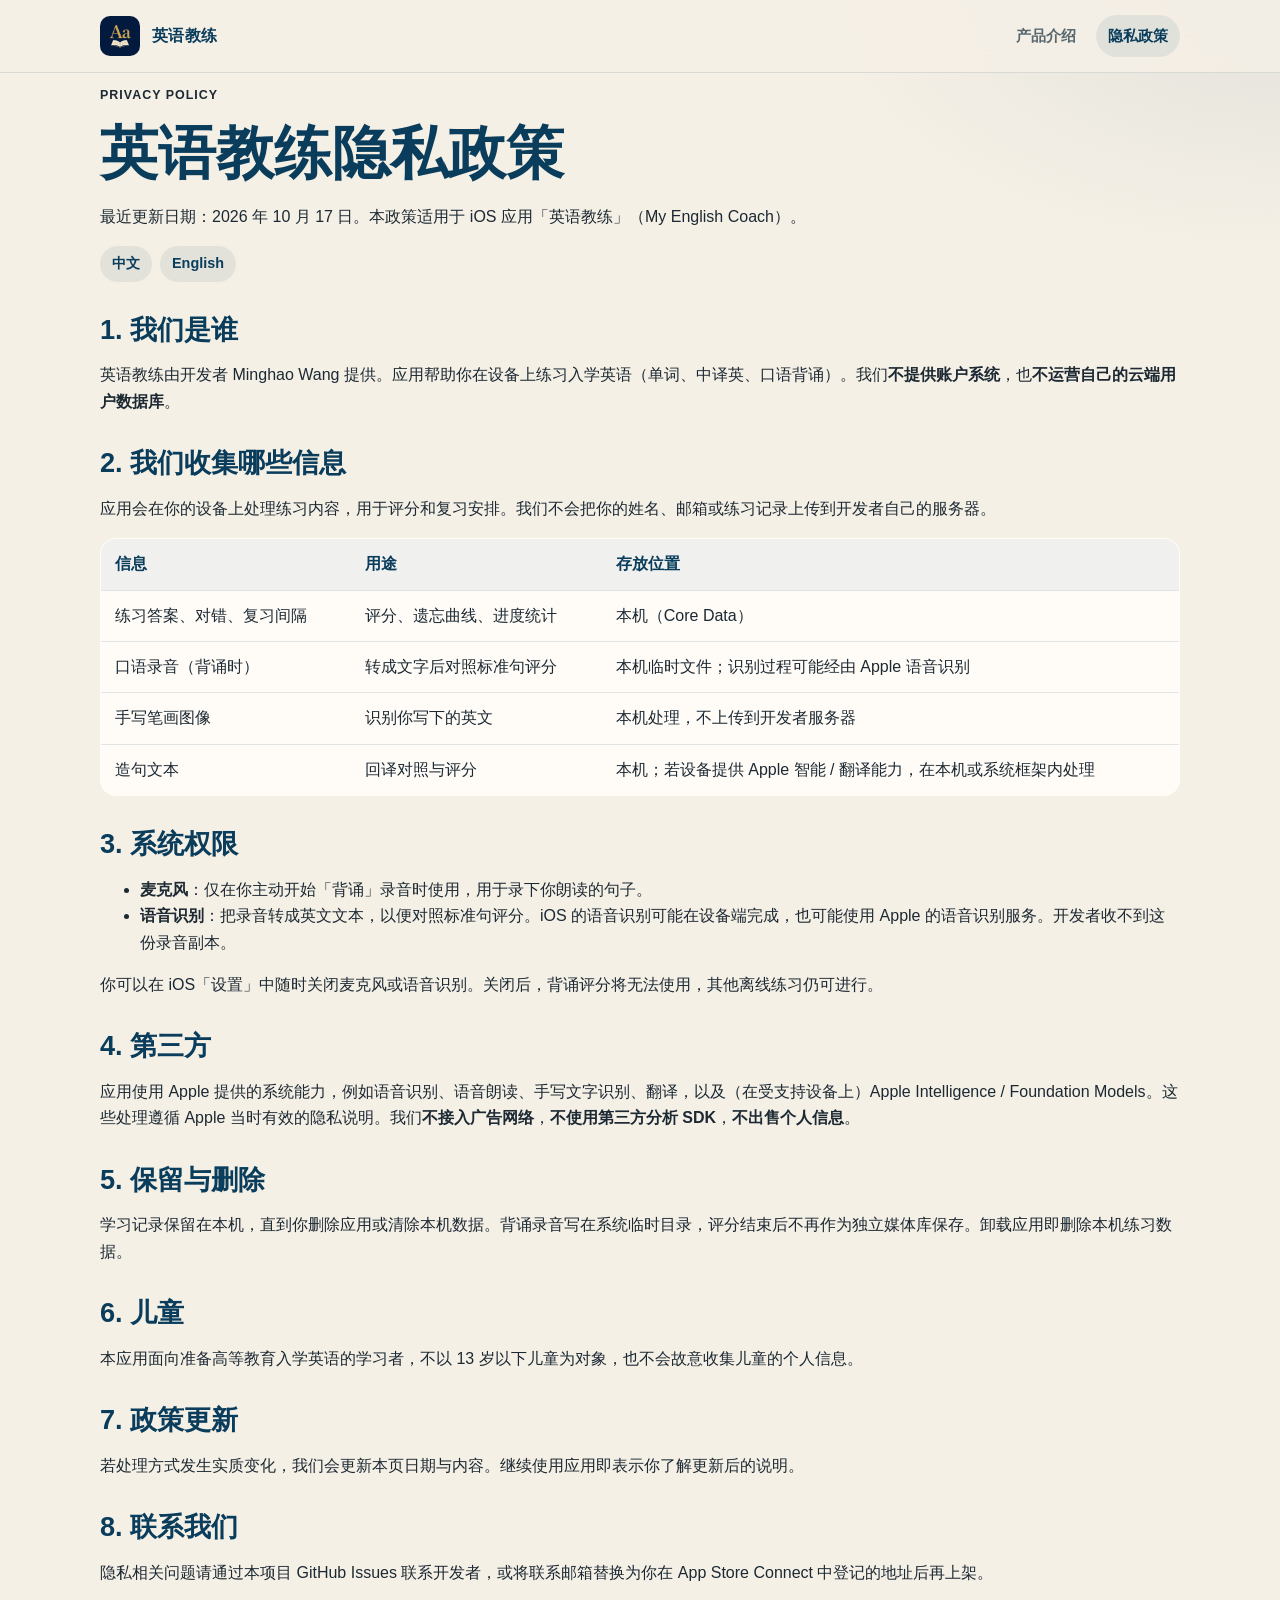
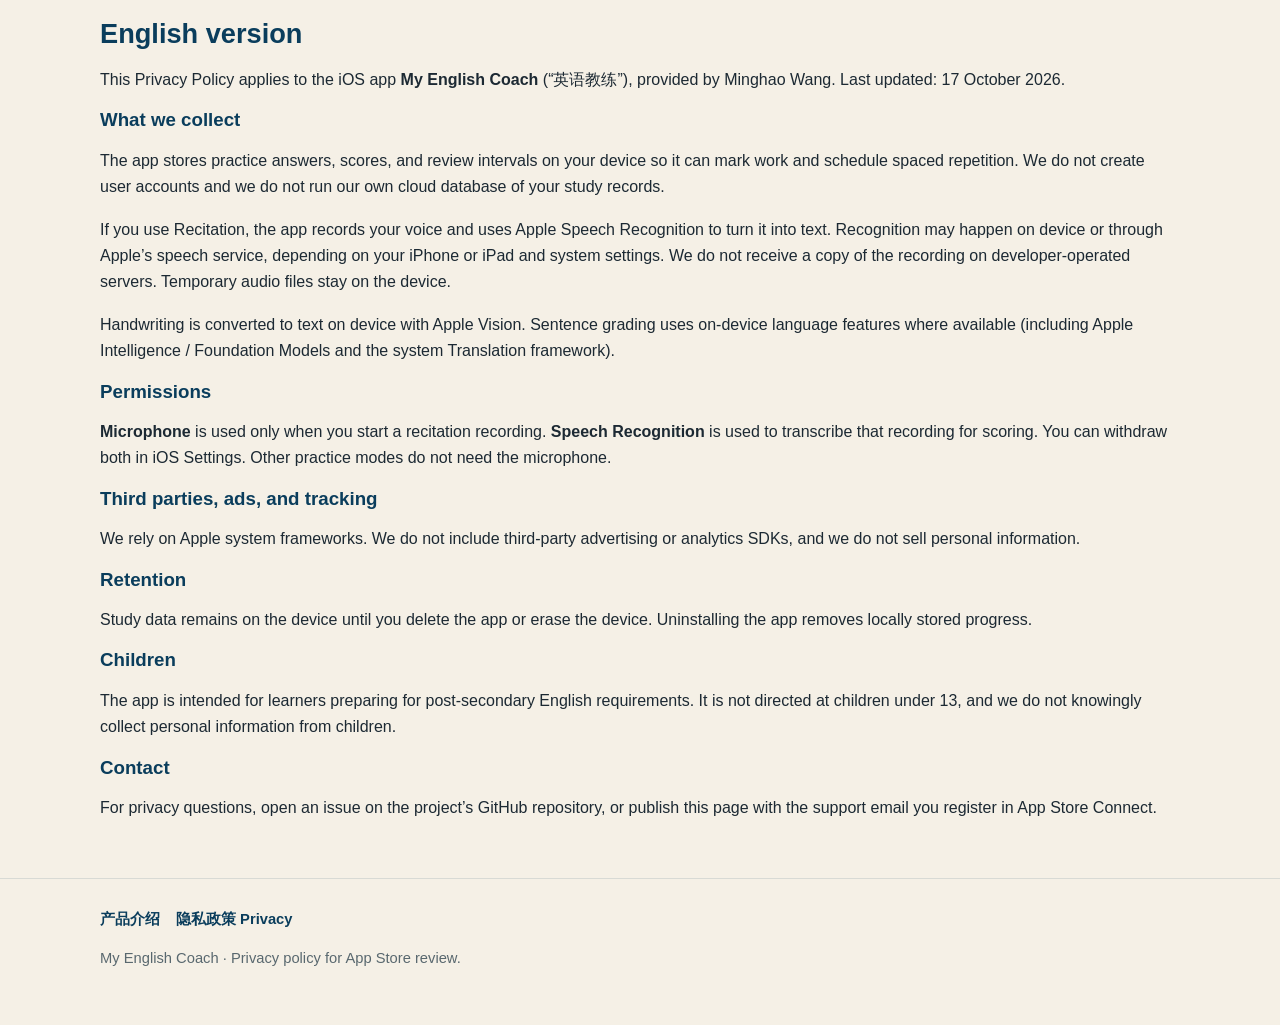
==== docs/privacy.html @ af2e03a3 "first commit" ====
<!DOCTYPE html>
<html lang="zh-Hans">
<head>
  <meta charset="utf-8">
  <meta name="viewport" content="width=device-width, initial-scale=1">
  <title>隐私政策 · 英语教练 My English Coach</title>
  <meta name="description" content="英语教练（My English Coach）隐私政策：说明麦克风、语音识别、本机存储与数据使用方式，供 App Store 上架使用。">
  <meta name="theme-color" content="#0A3D5C">
  <link rel="icon" href="assets/img/logo.svg" type="image/svg+xml">
  <link rel="stylesheet" href="assets/css/styles.css">
</head>
<body>
  <header class="site-header">
    <div class="wrap nav">
      <a class="brand" href="index.html">
        <img src="assets/img/app-icon.png" alt="">
        英语教练
      </a>
      <nav class="nav-links" aria-label="站点导航">
        <a href="index.html">产品介绍</a>
        <a href="privacy.html" aria-current="page">隐私政策</a>
      </nav>
    </div>
  </header>

  <main class="privacy">
    <div class="wrap">
      <p class="eyebrow">Privacy Policy</p>
      <h1>英语教练隐私政策</h1>
      <p class="muted">最近更新日期：2026 年 10 月 17 日。本政策适用于 iOS 应用「英语教练」（My English Coach）。</p>
      <div class="lang-switch">
        <a href="#zh">中文</a>
        <a href="#en">English</a>
      </div>

      <article id="zh">
        <h2>1. 我们是谁</h2>
        <p>英语教练由开发者 Minghao Wang 提供。应用帮助你在设备上练习入学英语（单词、中译英、口语背诵）。我们<strong>不提供账户系统</strong>，也<strong>不运营自己的云端用户数据库</strong>。</p>

        <h2>2. 我们收集哪些信息</h2>
        <p>应用会在你的设备上处理练习内容，用于评分和复习安排。我们不会把你的姓名、邮箱或练习记录上传到开发者自己的服务器。</p>
        <table>
          <thead>
            <tr>
              <th>信息</th>
              <th>用途</th>
              <th>存放位置</th>
            </tr>
          </thead>
          <tbody>
            <tr>
              <td>练习答案、对错、复习间隔</td>
              <td>评分、遗忘曲线、进度统计</td>
              <td>本机（Core Data）</td>
            </tr>
            <tr>
              <td>口语录音（背诵时）</td>
              <td>转成文字后对照标准句评分</td>
              <td>本机临时文件；识别过程可能经由 Apple 语音识别</td>
            </tr>
            <tr>
              <td>手写笔画图像</td>
              <td>识别你写下的英文</td>
              <td>本机处理，不上传到开发者服务器</td>
            </tr>
            <tr>
              <td>造句文本</td>
              <td>回译对照与评分</td>
              <td>本机；若设备提供 Apple 智能 / 翻译能力，在本机或系统框架内处理</td>
            </tr>
          </tbody>
        </table>

        <h2>3. 系统权限</h2>
        <ul>
          <li><strong>麦克风</strong>：仅在你主动开始「背诵」录音时使用，用于录下你朗读的句子。</li>
          <li><strong>语音识别</strong>：把录音转成英文文本，以便对照标准句评分。iOS 的语音识别可能在设备端完成，也可能使用 Apple 的语音识别服务。开发者收不到这份录音副本。</li>
        </ul>
        <p>你可以在 iOS「设置」中随时关闭麦克风或语音识别。关闭后，背诵评分将无法使用，其他离线练习仍可进行。</p>

        <h2>4. 第三方</h2>
        <p>应用使用 Apple 提供的系统能力，例如语音识别、语音朗读、手写文字识别、翻译，以及（在受支持设备上）Apple Intelligence / Foundation Models。这些处理遵循 Apple 当时有效的隐私说明。我们<strong>不接入广告网络</strong>，<strong>不使用第三方分析 SDK</strong>，<strong>不出售个人信息</strong>。</p>

        <h2>5. 保留与删除</h2>
        <p>学习记录保留在本机，直到你删除应用或清除本机数据。背诵录音写在系统临时目录，评分结束后不再作为独立媒体库保存。卸载应用即删除本机练习数据。</p>

        <h2>6. 儿童</h2>
        <p>本应用面向准备高等教育入学英语的学习者，不以 13 岁以下儿童为对象，也不会故意收集儿童的个人信息。</p>

        <h2>7. 政策更新</h2>
        <p>若处理方式发生实质变化，我们会更新本页日期与内容。继续使用应用即表示你了解更新后的说明。</p>

        <h2>8. 联系我们</h2>
        <p>隐私相关问题请通过本项目 GitHub Issues 联系开发者，或将联系邮箱替换为你在 App Store Connect 中登记的地址后再上架。</p>
      </article>

      <article id="en">
        <h2>English version</h2>
        <p>This Privacy Policy applies to the iOS app <strong>My English Coach</strong> (“英语教练”), provided by Minghao Wang. Last updated: 17 October 2026.</p>

        <h3>What we collect</h3>
        <p>The app stores practice answers, scores, and review intervals on your device so it can mark work and schedule spaced repetition. We do not create user accounts and we do not run our own cloud database of your study records.</p>
        <p>If you use Recitation, the app records your voice and uses Apple Speech Recognition to turn it into text. Recognition may happen on device or through Apple’s speech service, depending on your iPhone or iPad and system settings. We do not receive a copy of the recording on developer-operated servers. Temporary audio files stay on the device.</p>
        <p>Handwriting is converted to text on device with Apple Vision. Sentence grading uses on-device language features where available (including Apple Intelligence / Foundation Models and the system Translation framework).</p>

        <h3>Permissions</h3>
        <p><strong>Microphone</strong> is used only when you start a recitation recording. <strong>Speech Recognition</strong> is used to transcribe that recording for scoring. You can withdraw both in iOS Settings. Other practice modes do not need the microphone.</p>

        <h3>Third parties, ads, and tracking</h3>
        <p>We rely on Apple system frameworks. We do not include third-party advertising or analytics SDKs, and we do not sell personal information.</p>

        <h3>Retention</h3>
        <p>Study data remains on the device until you delete the app or erase the device. Uninstalling the app removes locally stored progress.</p>

        <h3>Children</h3>
        <p>The app is intended for learners preparing for post-secondary English requirements. It is not directed at children under 13, and we do not knowingly collect personal information from children.</p>

        <h3>Contact</h3>
        <p>For privacy questions, open an issue on the project’s GitHub repository, or publish this page with the support email you register in App Store Connect.</p>
      </article>
    </div>
  </main>

  <footer class="site-footer">
    <div class="wrap">
      <nav aria-label="Footer">
        <a href="index.html">产品介绍</a>
        <a href="privacy.html">隐私政策 Privacy</a>
      </nav>
      <p>My English Coach · Privacy policy for App Store review.</p>
    </div>
  </footer>
</body>
</html>
---- docs/assets/css/styles.css ----
:root {
  --ink: #1c2933;
  --muted: #59686f;
  --paper: #f5f0e6;
  --paper-deep: #ece5d6;
  --card: #fffcf7;
  --navy: #0a3d5c;
  --navy-soft: #1a597a;
  --gold: #c79438;
  --gold-soft: #edd29c;
  --forest: #2e6b4f;
  --line: rgba(10, 61, 92, 0.12);
  --shadow: 0 16px 40px rgba(10, 61, 92, 0.08);
  --radius: 20px;
  --max: 1080px;
}

* { box-sizing: border-box; }
html { scroll-behavior: smooth; }
body {
  margin: 0;
  color: var(--ink);
  background:
    radial-gradient(1200px 420px at 10% -10%, rgba(199, 148, 56, 0.18), transparent 55%),
    radial-gradient(900px 500px at 100% 0%, rgba(10, 61, 92, 0.08), transparent 50%),
    var(--paper);
  font-family: "PingFang SC", "Hiragino Sans GB", "Noto Sans SC", -apple-system, BlinkMacSystemFont, "Segoe UI", sans-serif;
  line-height: 1.65;
}

a { color: var(--navy); }
img { max-width: 100%; display: block; }

.wrap {
  width: min(var(--max), calc(100% - 40px));
  margin: 0 auto;
}

.site-header {
  position: sticky;
  top: 0;
  z-index: 20;
  backdrop-filter: blur(16px);
  background: rgba(245, 240, 230, 0.88);
  border-bottom: 1px solid var(--line);
}

.nav {
  display: flex;
  align-items: center;
  justify-content: space-between;
  gap: 20px;
  min-height: 72px;
}

.brand {
  display: flex;
  align-items: center;
  gap: 12px;
  text-decoration: none;
  color: var(--navy);
  font-weight: 700;
  letter-spacing: 0.02em;
}

.brand img {
  width: 40px;
  height: 40px;
  border-radius: 10px;
}

.hero-grid {
  display: grid;
  grid-template-columns: 1.05fr 0.95fr;
  gap: 40px;
  align-items: center;
}

.device {
  margin: 0 auto;
  max-width: 380px;
  padding: 14px;
  border-radius: 36px;
  background: #122330;
  box-shadow: 0 30px 60px rgba(10, 61, 92, 0.22);
}

.device img {
  width: 100%;
  border-radius: 24px;
  background: var(--paper);
}

.shot {
  overflow: hidden;
  border-radius: 24px;
  border: 1px solid var(--line);
  box-shadow: var(--shadow);
  background: var(--card);
}

.shot img {
  width: 100%;
  height: auto;
  display: block;
}

.feature-row {
  display: grid;
  grid-template-columns: 1fr 1fr;
  gap: 36px;
  align-items: center;
  padding: 36px 0;
}

.feature-row.reverse { direction: rtl; }
.feature-row.reverse > * { direction: ltr; }

.gallery {
  display: grid;
  grid-template-columns: 1.2fr 0.8fr;
  gap: 18px;
}

.gallery-side {
  display: grid;
  gap: 18px;
}

.nav-links {
  display: flex;
  gap: 8px;
  flex-wrap: wrap;
}

.nav-links a {
  text-decoration: none;
  color: var(--muted);
  font-weight: 600;
  font-size: 0.95rem;
  padding: 8px 12px;
  border-radius: 999px;
}

.nav-links a:hover,
.nav-links a[aria-current="page"] {
  color: var(--navy);
  background: rgba(10, 61, 92, 0.08);
}

.hero {
  padding: 72px 0 36px;
}

.eyebrow {
  color: var(--gold);
  font-weight: 700;
  letter-spacing: 0.08em;
  text-transform: uppercase;
  font-size: 0.78rem;
}

h1, h2, h3 {
  line-height: 1.2;
  color: var(--navy);
  margin: 0 0 12px;
}

h1 { font-size: clamp(2.2rem, 5vw, 3.6rem); max-width: 16ch; }
h2 { font-size: 1.7rem; }
.lead {
  font-size: 1.15rem;
  color: var(--muted);
  max-width: 46rem;
}

.hero-actions {
  display: flex;
  gap: 12px;
  flex-wrap: wrap;
  margin-top: 28px;
}

.btn {
  display: inline-flex;
  align-items: center;
  justify-content: center;
  text-decoration: none;
  border-radius: 14px;
  padding: 12px 18px;
  font-weight: 700;
  border: 0;
}

.btn-primary {
  background: var(--navy);
  color: #fff;
}

.btn-ghost {
  background: var(--gold-soft);
  color: var(--navy);
}

.grid {
  display: grid;
  gap: 18px;
}

.cards { grid-template-columns: repeat(auto-fit, minmax(230px, 1fr)); }
.two-col { grid-template-columns: 1.1fr 0.9fr; gap: 28px; align-items: start; }

.card {
  background: var(--card);
  border: 1px solid var(--line);
  border-radius: var(--radius);
  padding: 22px;
  box-shadow: var(--shadow);
}

.icon-pill {
  width: 42px;
  height: 42px;
  border-radius: 12px;
  display: grid;
  place-items: center;
  background: rgba(10, 61, 92, 0.08);
  color: var(--navy);
  font-weight: 800;
  margin-bottom: 12px;
}

.card h3 { font-size: 1.15rem; }
.card p { margin: 0; color: var(--muted); }

section { padding: 28px 0 12px; }

.steps {
  counter-reset: step;
  display: grid;
  gap: 14px;
}

.step {
  display: grid;
  grid-template-columns: auto 1fr;
  gap: 14px;
  align-items: start;
  background: var(--card);
  border-radius: 16px;
  padding: 16px 18px;
  border: 1px solid var(--line);
}

.step::before {
  counter-increment: step;
  content: counter(step);
  width: 32px;
  height: 32px;
  border-radius: 50%;
  background: var(--navy);
  color: #fff;
  display: grid;
  place-items: center;
  font-weight: 700;
  margin-top: 2px;
}

.note {
  background: rgba(199, 148, 56, 0.16);
  border-left: 4px solid var(--gold);
  padding: 14px 16px;
  border-radius: 0 14px 14px 0;
}

table {
  width: 100%;
  border-collapse: collapse;
  background: var(--card);
  border-radius: 16px;
  overflow: hidden;
  border: 1px solid var(--line);
}

th, td {
  text-align: left;
  padding: 12px 14px;
  border-bottom: 1px solid var(--line);
  vertical-align: top;
}

th { background: rgba(10, 61, 92, 0.06); color: var(--navy); }
tr:last-child td { border-bottom: 0; }

.lang-switch {
  display: flex;
  gap: 8px;
  margin: 16px 0 24px;
}

.lang-switch a {
  text-decoration: none;
  padding: 6px 12px;
  border-radius: 999px;
  background: rgba(10, 61, 92, 0.08);
  font-weight: 700;
  font-size: 0.9rem;
}

.privacy h2 { margin-top: 32px; }
.privacy p, .privacy li { color: var(--ink); }
.muted { color: var(--muted); }

.site-footer {
  margin-top: 56px;
  padding: 28px 0 40px;
  border-top: 1px solid var(--line);
  color: var(--muted);
  font-size: 0.92rem;
}

.site-footer nav {
  display: flex;
  gap: 16px;
  flex-wrap: wrap;
  margin-bottom: 10px;
}

.site-footer a { text-decoration: none; font-weight: 650; }

@media (max-width: 800px) {
  .two-col,
  .hero-grid,
  .feature-row,
  .feature-row.reverse,
  .gallery { grid-template-columns: 1fr; }
  .feature-row.reverse { direction: ltr; }
  .hero { padding-top: 40px; }
  .wrap { width: min(var(--max), calc(100% - 28px)); }
  .device { max-width: 300px; }
}
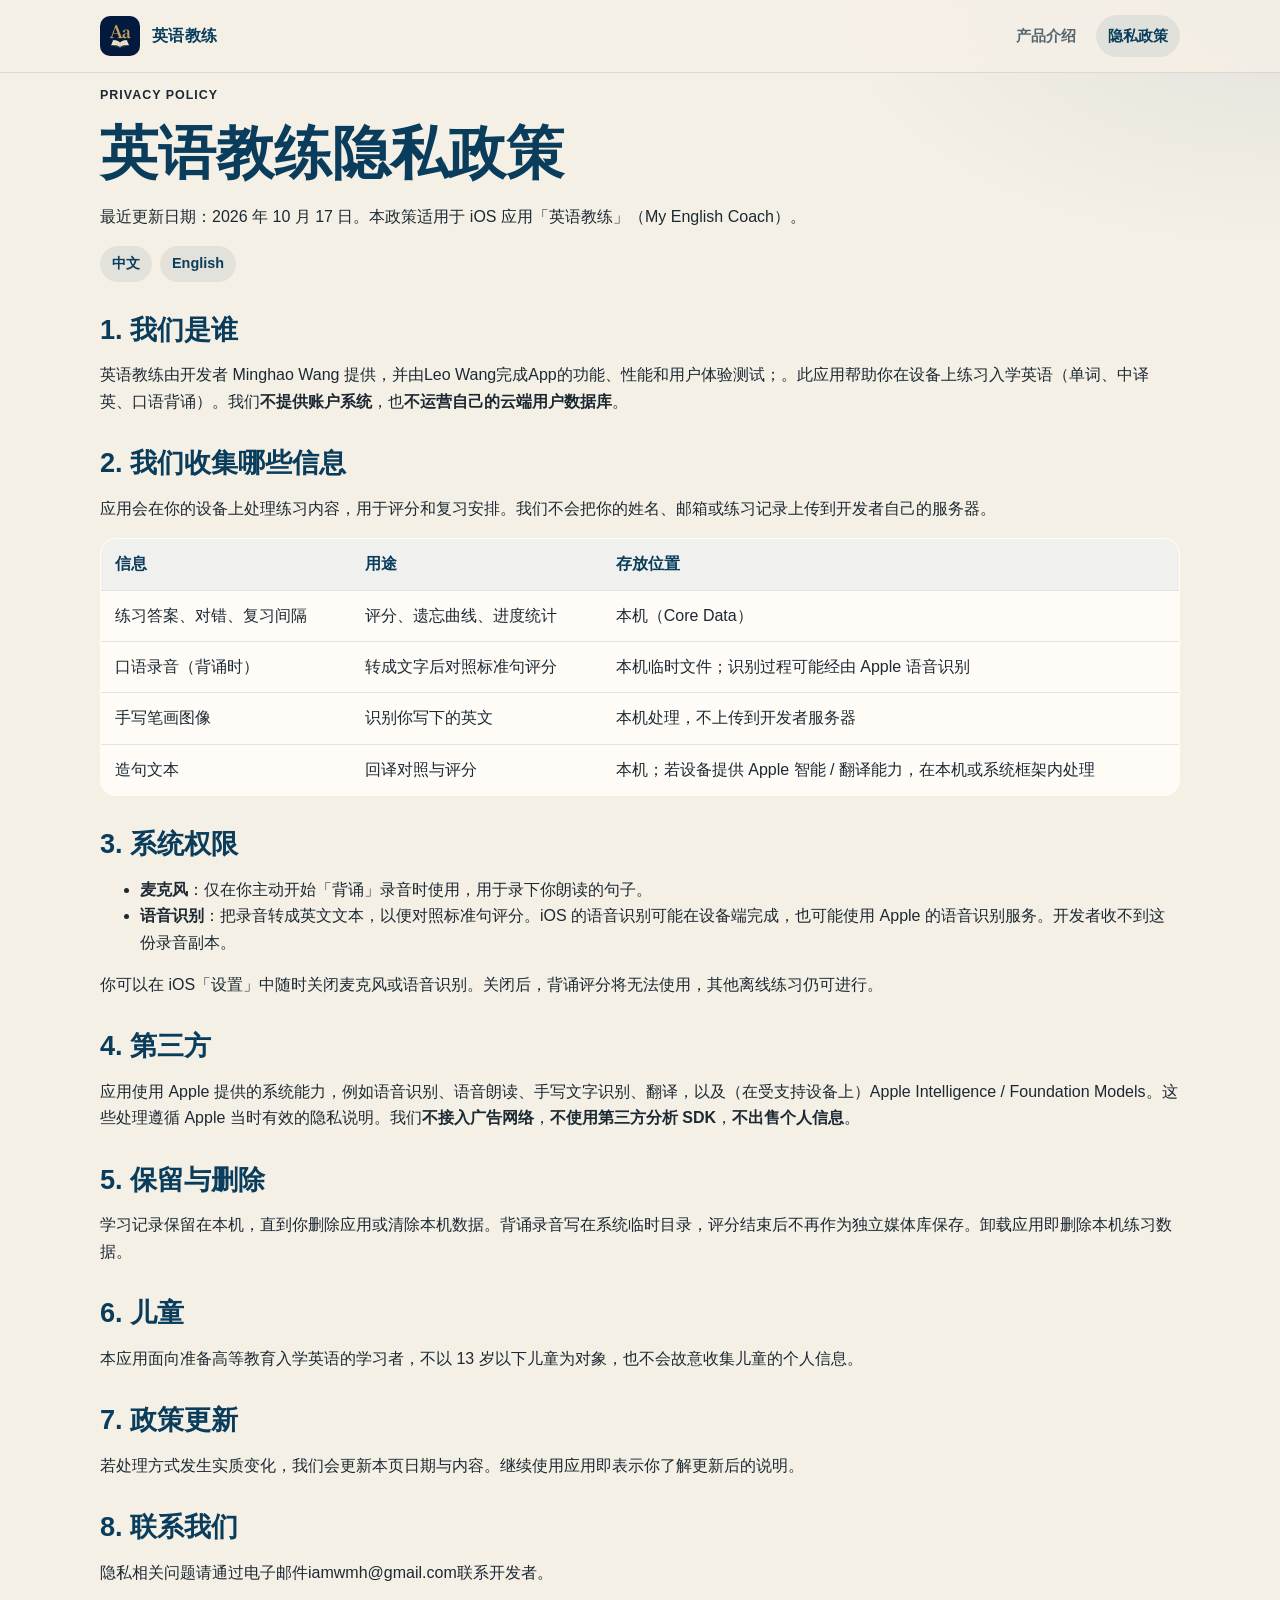
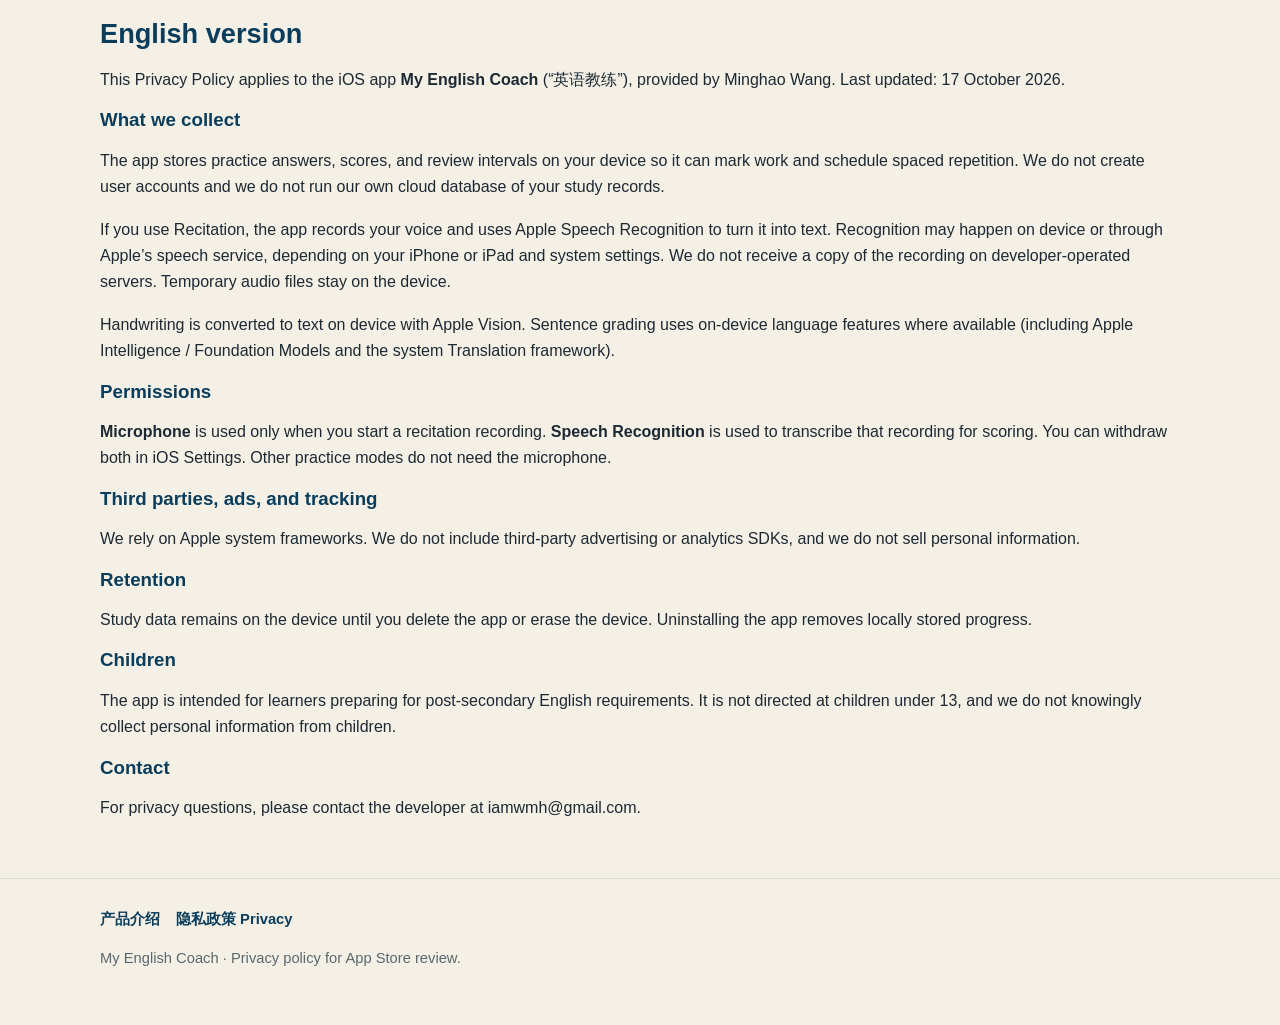
==== commit dbbc1247: "add info on testers and email" ====
--- a/docs/privacy.html
+++ b/docs/privacy.html
@@ -35,7 +35,7 @@
 
       <article id="zh">
         <h2>1. 我们是谁</h2>
-        <p>英语教练由开发者 Minghao Wang 提供。应用帮助你在设备上练习入学英语（单词、中译英、口语背诵）。我们<strong>不提供账户系统</strong>，也<strong>不运营自己的云端用户数据库</strong>。</p>
+        <p>英语教练由开发者 Minghao Wang 提供，并由Leo Wang完成App的功能、性能和用户体验测试；。此应用帮助你在设备上练习入学英语（单词、中译英、口语背诵）。我们<strong>不提供账户系统</strong>，也<strong>不运营自己的云端用户数据库</strong>。</p>
 
         <h2>2. 我们收集哪些信息</h2>
         <p>应用会在你的设备上处理练习内容，用于评分和复习安排。我们不会把你的姓名、邮箱或练习记录上传到开发者自己的服务器。</p>
@@ -91,7 +91,7 @@
         <p>若处理方式发生实质变化，我们会更新本页日期与内容。继续使用应用即表示你了解更新后的说明。</p>
 
         <h2>8. 联系我们</h2>
-        <p>隐私相关问题请通过本项目 GitHub Issues 联系开发者，或将联系邮箱替换为你在 App Store Connect 中登记的地址后再上架。</p>
+        <p>隐私相关问题请通过电子邮件iamwmh@gmail.com联系开发者。</p>
       </article>
 
       <article id="en">
@@ -116,7 +116,7 @@
         <p>The app is intended for learners preparing for post-secondary English requirements. It is not directed at children under 13, and we do not knowingly collect personal information from children.</p>
 
         <h3>Contact</h3>
-        <p>For privacy questions, open an issue on the project’s GitHub repository, or publish this page with the support email you register in App Store Connect.</p>
+        <p>For privacy questions, please contact the developer at iamwmh@gmail.com.</p>
       </article>
     </div>
   </main>
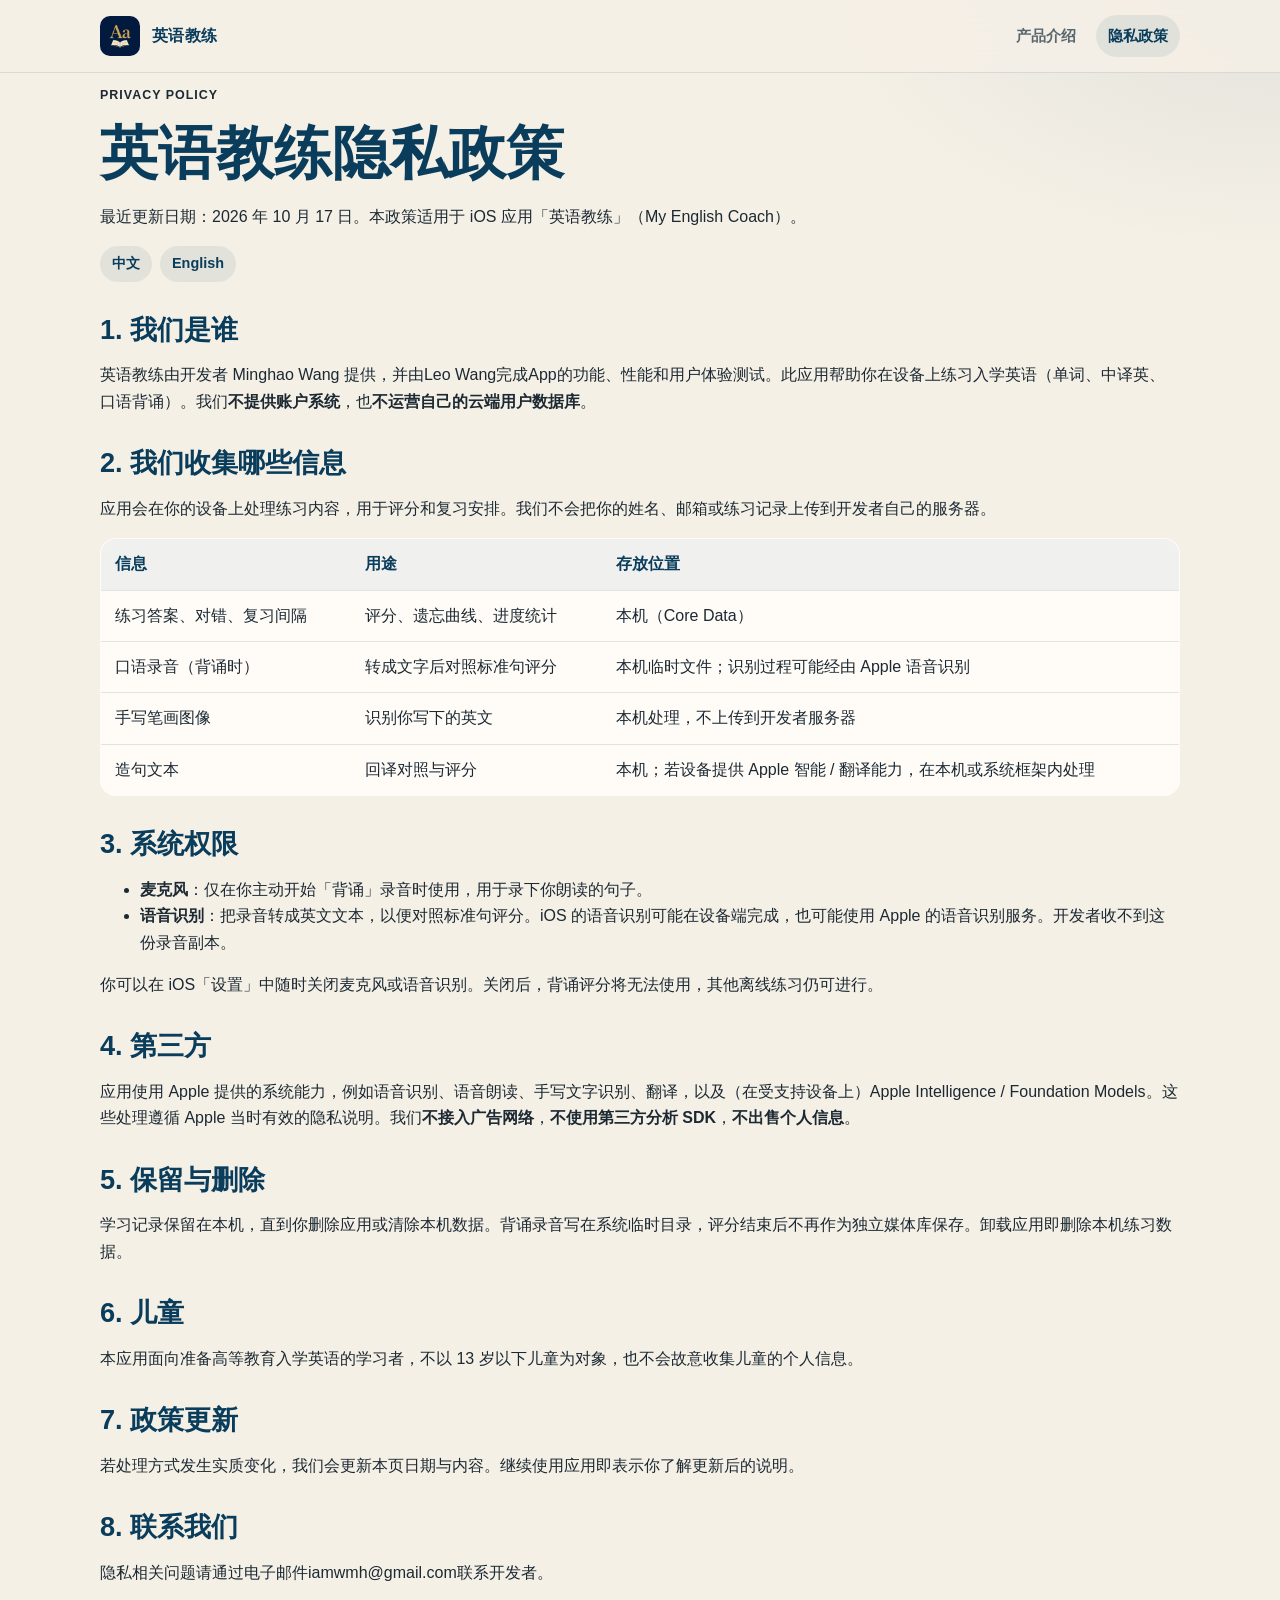
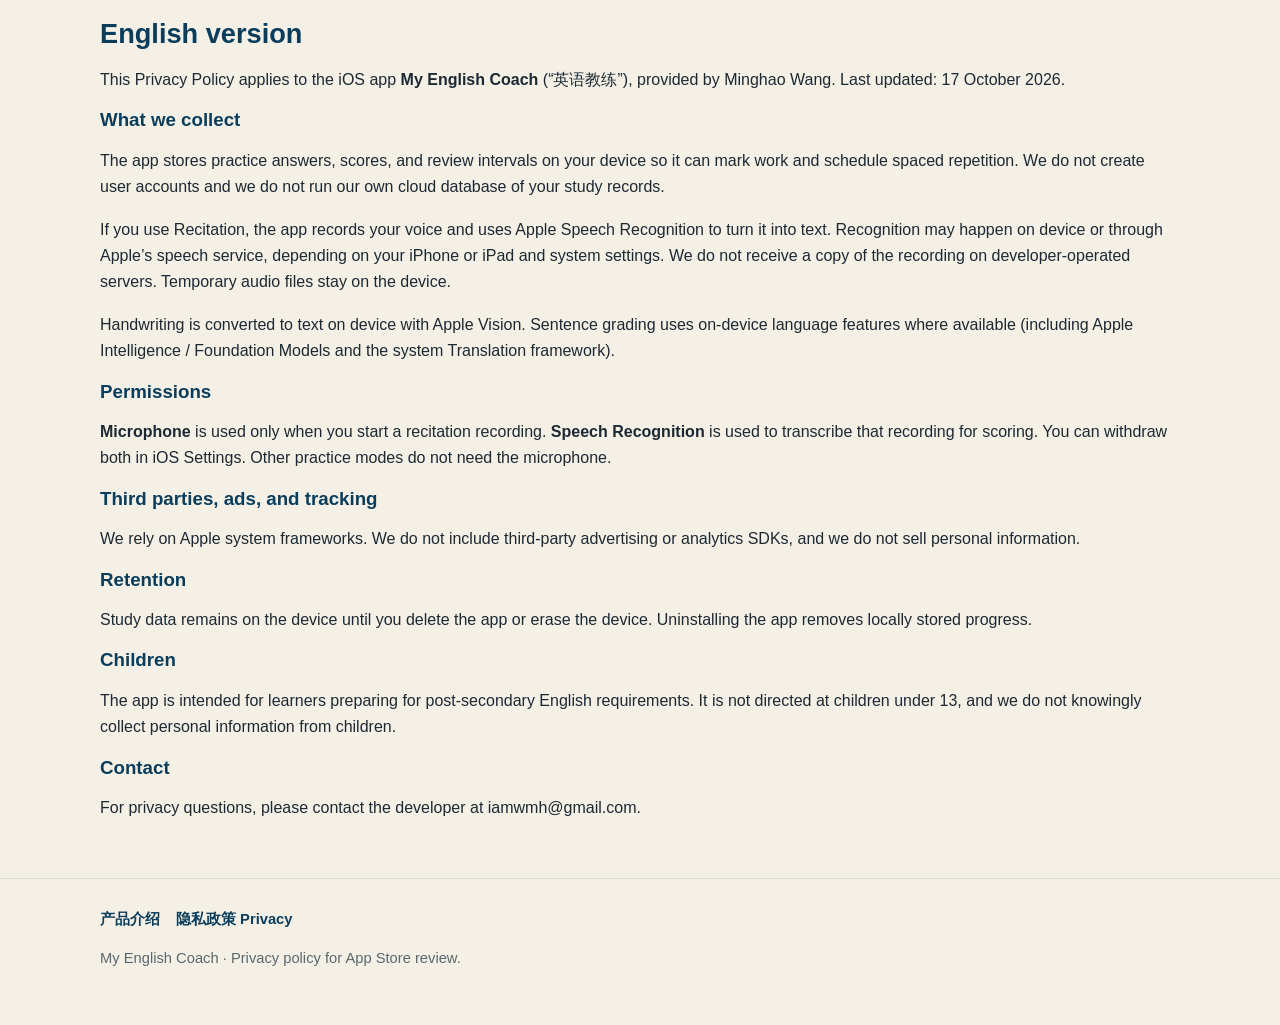
==== commit e761cbd8: "fixed the punctuation issue" ====
--- a/docs/privacy.html
+++ b/docs/privacy.html
@@ -35,7 +35,7 @@
 
       <article id="zh">
         <h2>1. 我们是谁</h2>
-        <p>英语教练由开发者 Minghao Wang 提供，并由Leo Wang完成App的功能、性能和用户体验测试；。此应用帮助你在设备上练习入学英语（单词、中译英、口语背诵）。我们<strong>不提供账户系统</strong>，也<strong>不运营自己的云端用户数据库</strong>。</p>
+        <p>英语教练由开发者 Minghao Wang 提供，并由Leo Wang完成App的功能、性能和用户体验测试。此应用帮助你在设备上练习入学英语（单词、中译英、口语背诵）。我们<strong>不提供账户系统</strong>，也<strong>不运营自己的云端用户数据库</strong>。</p>
 
         <h2>2. 我们收集哪些信息</h2>
         <p>应用会在你的设备上处理练习内容，用于评分和复习安排。我们不会把你的姓名、邮箱或练习记录上传到开发者自己的服务器。</p>
